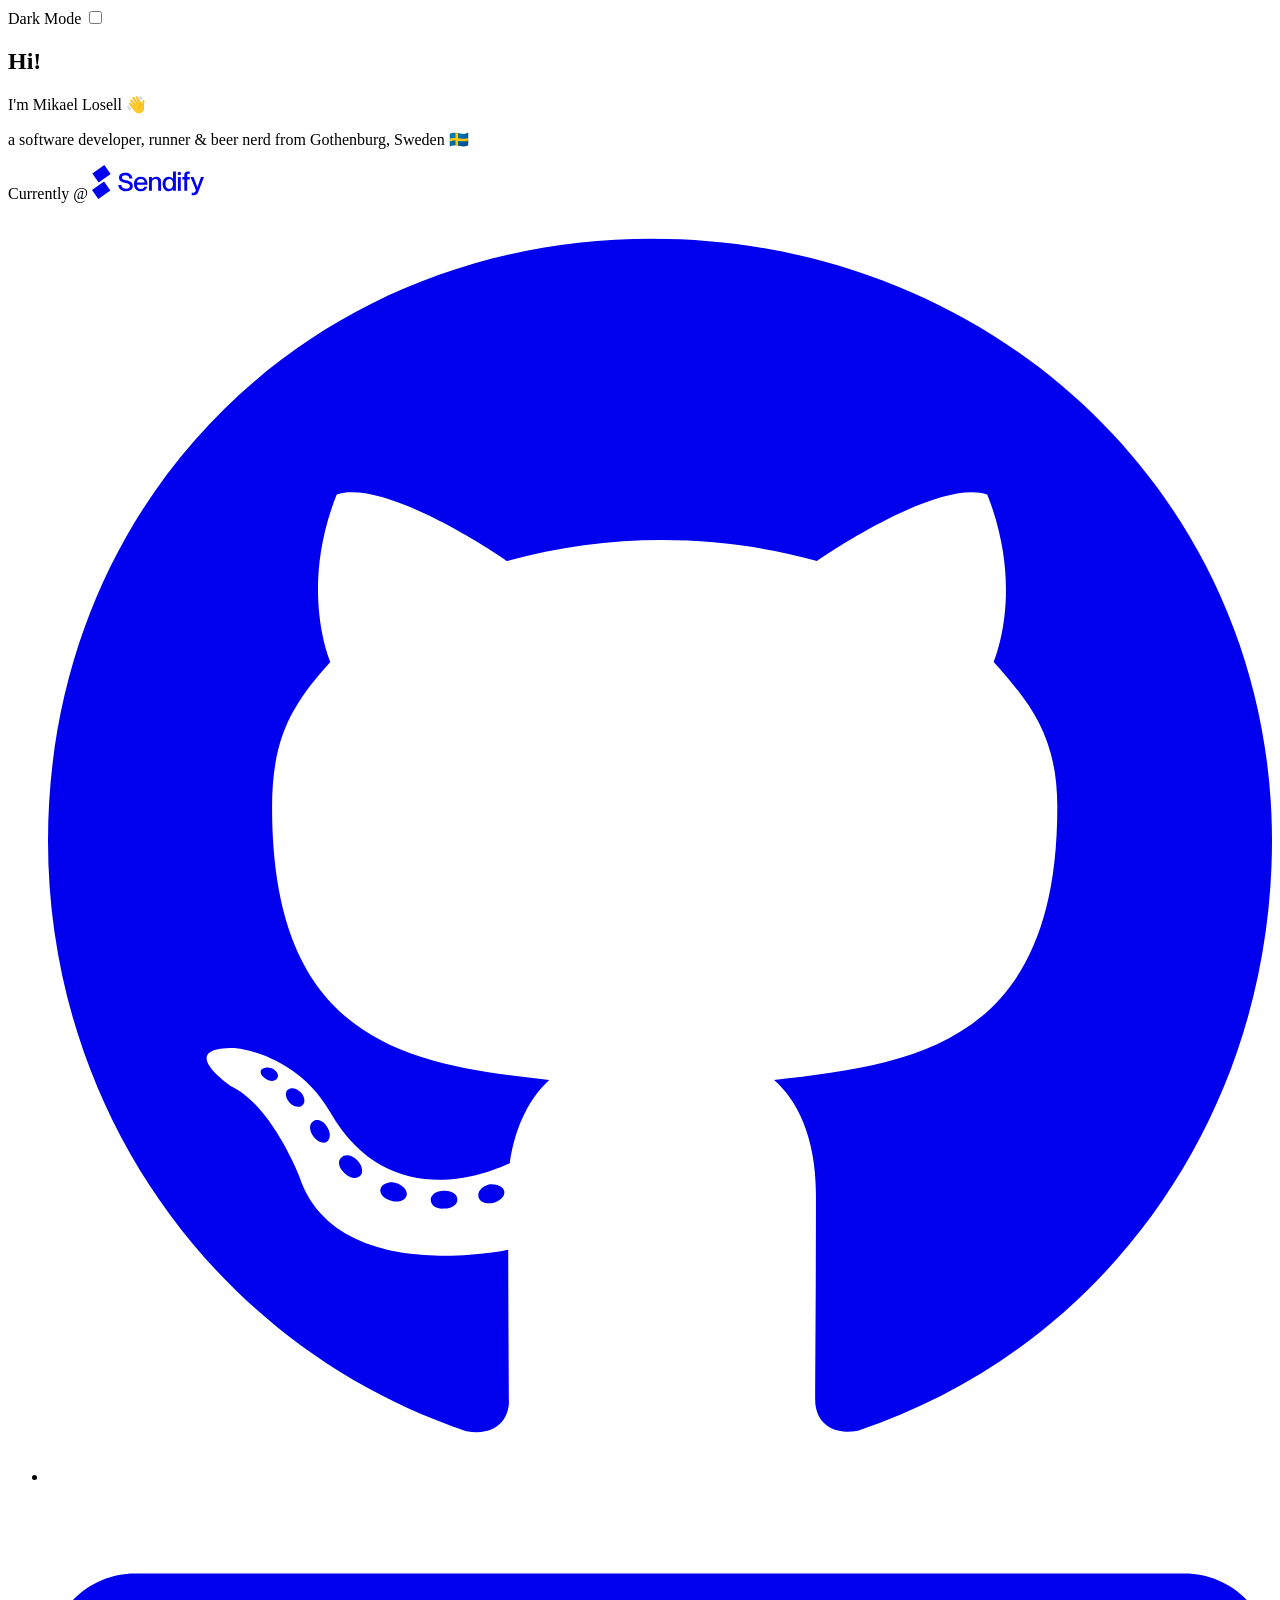
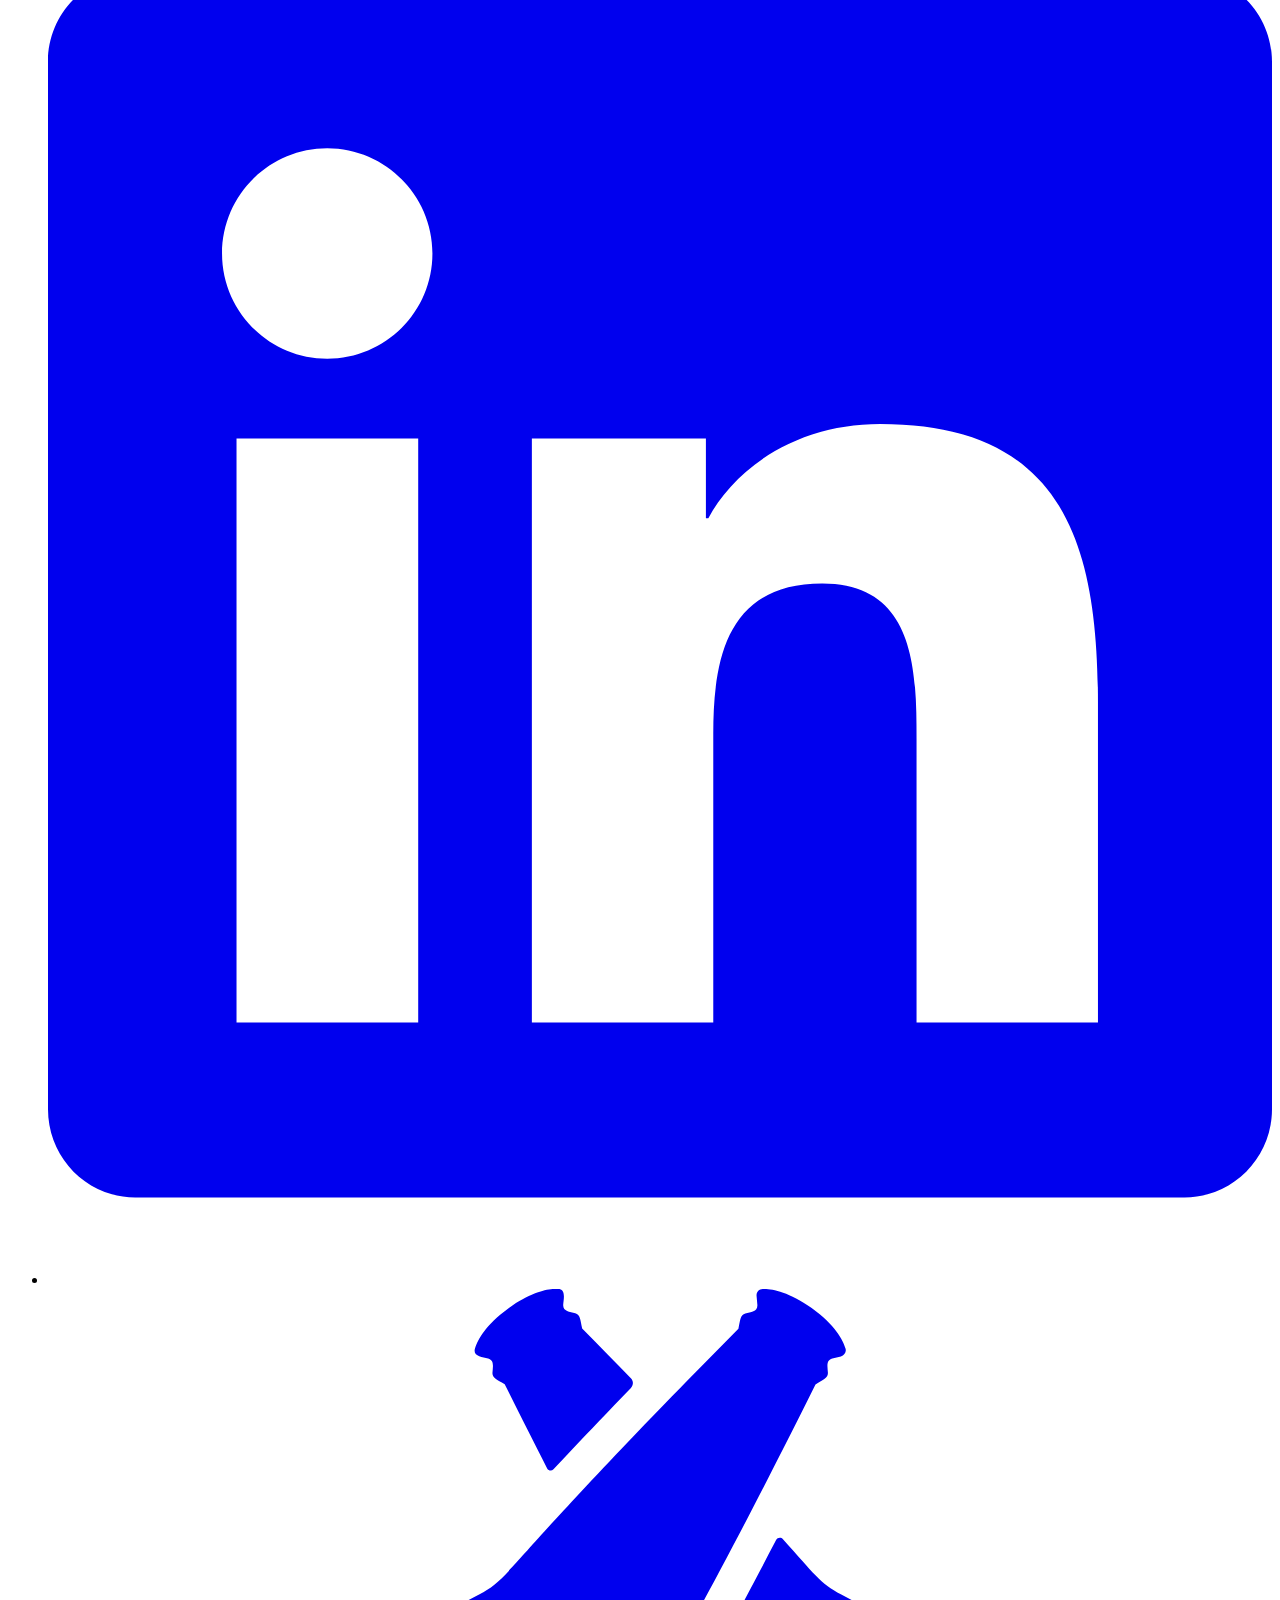
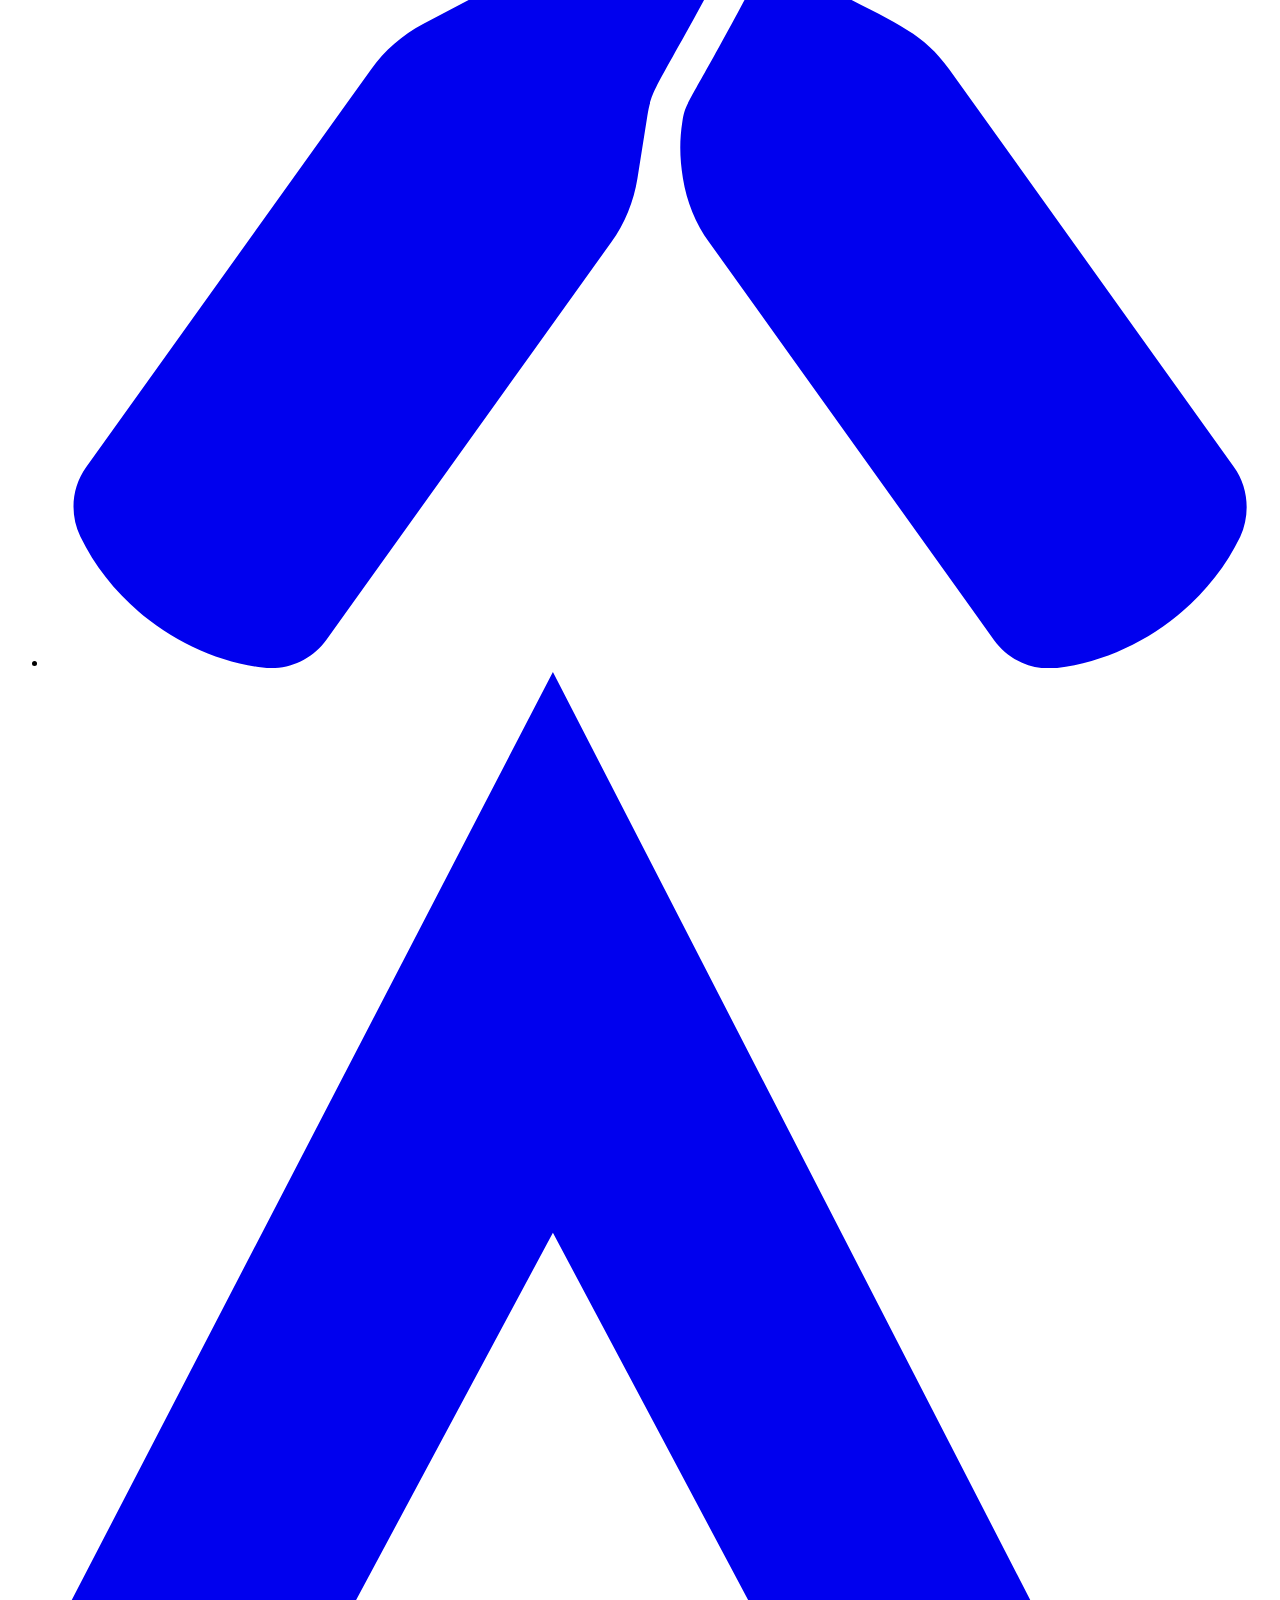
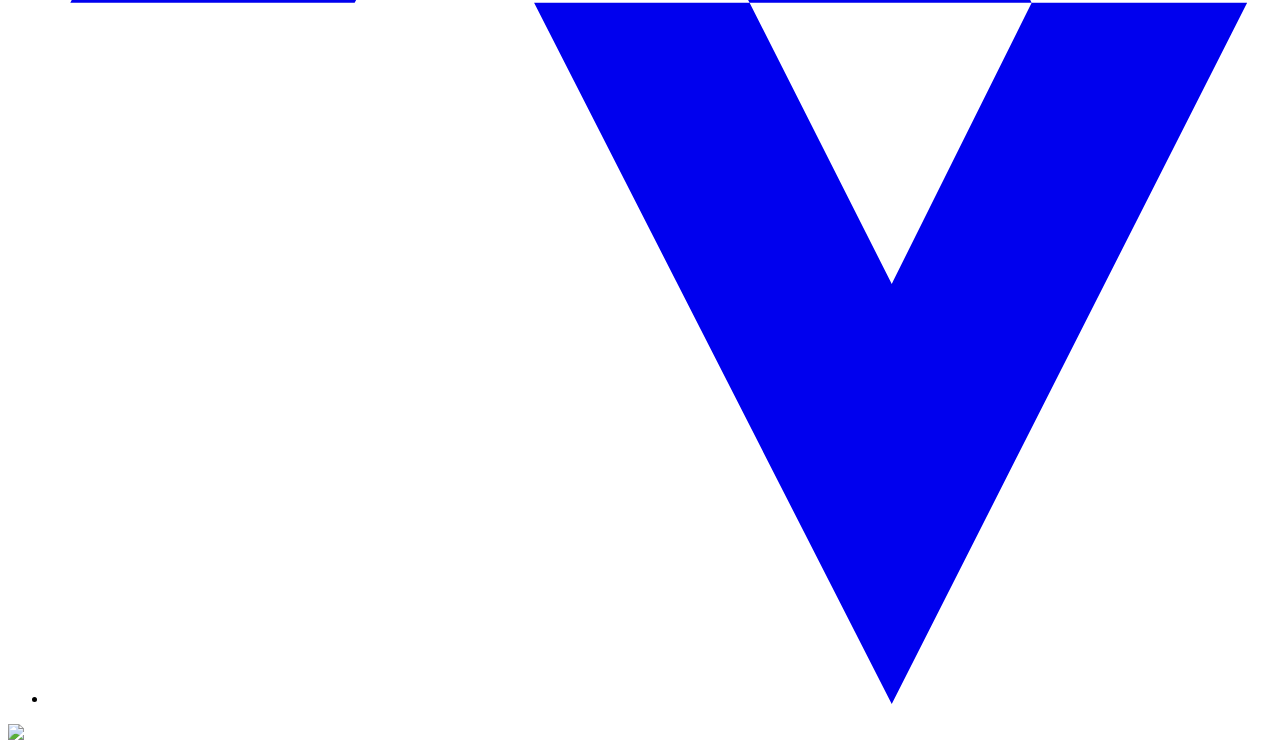
==== index.html @ c84e0109 "feat: rename to mikael losell and move to mikael.losell.nu" ====
<!DOCTYPE html>
<html lang="en">
  <head>
    <meta charset="UTF-8" />
    <meta
      name="viewport"
      content="width=device-width, user-scalable=no initial-scale=1"
  />
  <title>Mikael Losell</title>
  <link rel="stylesheet" type="text/css" href="style.css"/>
</head>
<body>
<nav>
  <div class="theme-switch-wrapper">
    <span> Dark Mode </span>
    <label class="theme-switch" for="checkbox">
      <input type="checkbox" id="checkbox"/>
      <div class="slider round"></div>
    </label>
  </div>
</nav>
<div class="container">
  <div class="info">
    <section class="info-text">
      <h1 class="hi">Hi!</h1>
      I'm <span class="nowrap">Mikael Losell</span>
      <span class="emoji"> 👋 </span>
      <p>
        a software developer, runner & beer nerd from Gothenburg, Sweden
        <span class="emoji"> 🇸🇪 </span>
      </p>
      <p>
        Currently @
        <a
            class="sendify"
            href="http://sendify.se"
            target="_blank"
            rel="noopener noreferrer"
        >
          <?xml version="1.0" encoding="UTF-8"?>
          <svg id="sendify-logo" xmlns="http://www.w3.org/2000/svg" width="112" height="34" viewBox="0 0 112 34" fill="none">
            <g clip-path="url(#clip0_212_2619)">
              <path d="M12.319 0.00540037L0.292969 8.41211L6.61325 17.4237L18.6393 9.01701L12.319 0.00540037Z"
                    fill="currentColor"></path>
              <path d="M12.0338 16.6026L0.0078125 25.0093L6.31837 34.007L18.3444 25.6003L12.0338 16.6026Z"
                    fill="currentColor"></path>
              <path
                  d="M106.491 26.3679C105.711 28.5003 104.813 30.2096 102.168 30.2096H99.7101V27.7725H100.388C101.592 27.7725 102.473 27.8572 103.1 27.0956C103.609 26.4694 103.999 25.3863 103.473 24.1001L98.4727 12.0503H101.524L105.389 22.2723H105.44L108.983 12.0503H112.017L106.491 26.3679Z"
                  fill="currentColor"></path>
              <path
                  d="M52.3973 21.6459H55.2452C54.5501 24.2691 52.482 26.2661 48.9391 26.2661C44.6334 26.2661 42.0059 23.2875 42.0059 18.9719C42.0059 14.4871 44.6334 11.6777 48.8035 11.6777C53.2618 11.6777 55.4655 14.7917 55.4655 19.6996H44.8537C44.8537 22.0182 46.3455 23.9475 48.8544 23.9475C51.2106 23.9306 52.1599 22.4751 52.3973 21.6459ZM44.8537 17.5842H52.6176C52.6176 15.4518 51.1089 13.9117 48.8035 13.9117C46.4981 13.9117 44.8537 15.4518 44.8537 17.5842Z"
                  fill="currentColor"></path>
              <path
                  d="M69.0611 16.3147V25.8428H66.1963V17.1101C66.1963 15.2485 65.4165 14.0638 63.467 14.0638C61.2803 14.0638 59.8733 15.3839 59.8733 17.4486V25.8428H57.0254V12.0499H59.8733V13.8269H59.9241C60.6531 12.7438 62.094 11.6606 64.4672 11.6606C67.0439 11.6776 69.0611 13.1669 69.0611 16.3147Z"
                  fill="currentColor"></path>
              <path
                  d="M83.8937 6.56641V25.8596H81.0458V24.2687H80.9949C80.266 25.2165 78.9099 26.2658 76.7739 26.2658C73.231 26.2658 70.6035 23.5072 70.6035 18.9716C70.6035 14.436 73.231 11.6774 76.7739 11.6774C78.9099 11.6774 80.266 12.6759 80.9949 13.7252H81.0458V6.56641H83.8937ZM81.0288 18.9716C81.0288 15.8914 79.5879 13.996 77.2655 13.996C74.7736 13.996 73.4514 16.2638 73.4514 18.9716C73.4514 21.6794 74.7736 23.9472 77.2655 23.9472C79.5879 23.9303 81.0288 22.0179 81.0288 18.9716Z"
                  fill="currentColor"></path>
              <path d="M88.76 12.0503H85.9121V25.8602H88.76V12.0503Z" fill="currentColor"></path>
              <path
                  d="M87.3357 10.0186C88.2439 10.0186 88.98 9.2836 88.98 8.37696C88.98 7.47033 88.2439 6.73535 87.3357 6.73535C86.4276 6.73535 85.6914 7.47033 85.6914 8.37696C85.6914 9.2836 86.4276 10.0186 87.3357 10.0186Z"
                  fill="currentColor"></path>
              <path
                  d="M40.8361 21.0704C40.8361 23.8966 38.7002 26.266 34.208 26.266C29.8514 26.266 26.5458 23.9982 26.3594 19.9703H29.3259C29.4785 22.2381 31.0211 23.7274 34.208 23.7274C36.8525 23.7274 37.8696 22.5597 37.8696 21.1888C37.8696 19.0734 36.3439 18.6841 32.8349 17.8041C30.0548 17.1102 27.0374 16.044 27.0374 12.6592C27.0374 9.51138 29.4785 7.73438 33.3604 7.73438C37.2763 7.73438 40.1072 9.76524 40.3615 13.4208H37.3949C37.1237 11.3561 35.8184 10.273 33.3604 10.273C31.2415 10.273 29.9701 11.0684 29.9701 12.3884C29.9701 14.3347 31.6314 14.6732 34.1233 15.2993C37.9374 16.264 40.8361 17.0933 40.8361 21.0704Z"
                  fill="currentColor"></path>
              <path
                  d="M95.1848 10.561V12.0673H97.7275V14.3858H95.1848V25.8433H92.3199V14.3858H90.3535V12.0673H92.3199V10.3241C92.3199 7.41321 93.5574 6.38086 95.8289 6.38086C96.5239 6.38086 97.1512 6.46548 97.7275 6.56702V8.88559C95.8967 8.80097 95.1848 8.98713 95.1848 10.561Z"
                  fill="currentColor"></path>
            </g>
            <defs>
              <clipPath id="clip0_212_2619">
                <rect width="112" height="34" fill="white"></rect>
              </clipPath>
            </defs>
          </svg>
        </a>
      </p>
      <ul class="social">
        <li class="social-item">
          <a href="https://github.com/mlonn" target="_blank">
            <svg
                aria-hidden="true"
                id="github"
                focusable="false"
                data-prefix="fab"
                data-icon="github"
                role="img"
                xmlns="http://www.w3.org/2000/svg"
                viewBox="0 0 496 512"
            >
              <path
                  fill="currentColor"
                  d="M165.9 397.4c0 2-2.3 3.6-5.2 3.6-3.3.3-5.6-1.3-5.6-3.6 0-2 2.3-3.6 5.2-3.6 3-.3 5.6 1.3 5.6 3.6zm-31.1-4.5c-.7 2 1.3 4.3 4.3 4.9 2.6 1 5.6 0 6.2-2s-1.3-4.3-4.3-5.2c-2.6-.7-5.5.3-6.2 2.3zm44.2-1.7c-2.9.7-4.9 2.6-4.6 4.9.3 2 2.9 3.3 5.9 2.6 2.9-.7 4.9-2.6 4.6-4.6-.3-1.9-3-3.2-5.9-2.9zM244.8 8C106.1 8 0 113.3 0 252c0 110.9 69.8 205.8 169.5 239.2 12.8 2.3 17.3-5.6 17.3-12.1 0-6.2-.3-40.4-.3-61.4 0 0-70 15-84.7-29.8 0 0-11.4-29.1-27.8-36.6 0 0-22.9-15.7 1.6-15.4 0 0 24.9 2 38.6 25.8 21.9 38.6 58.6 27.5 72.9 20.9 2.3-16 8.8-27.1 16-33.7-55.9-6.2-112.3-14.3-112.3-110.5 0-27.5 7.6-41.3 23.6-58.9-2.6-6.5-11.1-33.3 2.6-67.9 20.9-6.5 69 27 69 27 20-5.6 41.5-8.5 62.8-8.5s42.8 2.9 62.8 8.5c0 0 48.1-33.6 69-27 13.7 34.7 5.2 61.4 2.6 67.9 16 17.7 25.8 31.5 25.8 58.9 0 96.5-58.9 104.2-114.8 110.5 9.2 7.9 17 22.9 17 46.4 0 33.7-.3 75.4-.3 83.6 0 6.5 4.6 14.4 17.3 12.1C428.2 457.8 496 362.9 496 252 496 113.3 383.5 8 244.8 8zM97.2 352.9c-1.3 1-1 3.3.7 5.2 1.6 1.6 3.9 2.3 5.2 1 1.3-1 1-3.3-.7-5.2-1.6-1.6-3.9-2.3-5.2-1zm-10.8-8.1c-.7 1.3.3 2.9 2.3 3.9 1.6 1 3.6.7 4.3-.7.7-1.3-.3-2.9-2.3-3.9-2-.6-3.6-.3-4.3.7zm32.4 35.6c-1.6 1.3-1 4.3 1.3 6.2 2.3 2.3 5.2 2.6 6.5 1 1.3-1.3.7-4.3-1.3-6.2-2.2-2.3-5.2-2.6-6.5-1zm-11.4-14.7c-1.6 1-1.6 3.6 0 5.9 1.6 2.3 4.3 3.3 5.6 2.3 1.6-1.3 1.6-3.9 0-6.2-1.4-2.3-4-3.3-5.6-2z"
              ></path>
            </svg>
          </a>
        </li>
        <li class="social-item">
          <a href="https://www.linkedin.com/in/mikaellonn/" target="_blank">
            <svg
                id="linkedin"
                aria-hidden="true"
                focusable="false"
                data-prefix="fab"
                data-icon="linkedin"
                role="img"
                xmlns="http://www.w3.org/2000/svg"
                viewBox="0 0 448 512"
            >
              <path
                  fill="currentColor"
                  d="M416 32H31.9C14.3 32 0 46.5 0 64.3v383.4C0 465.5 14.3 480 31.9 480H416c17.6 0 32-14.5 32-32.3V64.3c0-17.8-14.4-32.3-32-32.3zM135.4 416H69V202.2h66.5V416zm-33.2-243c-21.3 0-38.5-17.3-38.5-38.5S80.9 96 102.2 96c21.2 0 38.5 17.3 38.5 38.5 0 21.3-17.2 38.5-38.5 38.5zm282.1 243h-66.4V312c0-24.8-.5-56.7-34.5-56.7-34.6 0-39.9 27-39.9 54.9V416h-66.4V202.2h63.7v29.2h.9c8.9-16.8 30.6-34.5 62.9-34.5 67.2 0 79.7 44.3 79.7 101.9V416z"
              ></path>
            </svg>
          </a>
        </li>
        <li class="social-item">
          <a
              href="https://untappd.com/user/Krulla"
              target="_blank"
              rel="noopener noreferrer"
          >
            <svg
                id="untappd"
                aria-hidden="true"
                focusable="false"
                data-prefix="fab"
                data-icon="untappd"
                class="svg-inline--fa fa-untappd fa-w-20"
                role="img"
                xmlns="http://www.w3.org/2000/svg"
                viewBox="0 0 640 512"
            >
              <path
                  fill="currentColor"
                  d="M401.3 49.9c-79.8 160.1-84.6 152.5-87.9 173.2l-5.2 32.8c-1.9 12-6.6 23.5-13.7 33.4L145.6 497.1c-7.6 10.6-20.4 16.2-33.4 14.6-40.3-5-77.8-32.2-95.3-68.5-5.7-11.8-4.5-25.8 3.1-36.4l148.9-207.9c7.1-9.9 16.4-18 27.2-23.7l29.3-15.5c18.5-9.8 9.7-11.9 135.6-138.9 1-4.8 1-7.3 3.6-8 3-.7 6.6-1 6.3-4.6l-.4-4.6c-.2-1.9 1.3-3.6 3.2-3.6 4.5-.1 13.2 1.2 25.6 10 12.3 8.9 16.4 16.8 17.7 21.1.6 1.8-.6 3.7-2.4 4.2l-4.5 1.1c-3.4.9-2.5 4.4-2.3 7.4.1 2.8-2.3 3.6-6.5 6.1zM230.1 36.4c3.4.9 2.5 4.4 2.3 7.4-.2 2.7 2.1 3.5 6.4 6 7.9 15.9 15.3 30.5 22.2 44 .7 1.3 2.3 1.5 3.3.5 11.2-12 24.6-26.2 40.5-42.6 1.3-1.4 1.4-3.5.1-4.9-8-8.2-16.5-16.9-25.6-26.1-1-4.7-1-7.3-3.6-8-3-.8-6.6-1-6.3-4.6.3-3.3 1.4-8.1-2.8-8.2-4.5-.1-13.2 1.1-25.6 10-12.3 8.9-16.4 16.8-17.7 21.1-1.4 4.2 3.6 4.6 6.8 5.4zM620 406.7L471.2 198.8c-13.2-18.5-26.6-23.4-56.4-39.1-11.2-5.9-14.2-10.9-30.5-28.9-1-1.1-2.9-.9-3.6.5-46.3 88.8-47.1 82.8-49 94.8-1.7 10.7-1.3 20 .3 29.8 1.9 12 6.6 23.5 13.7 33.4l148.9 207.9c7.6 10.6 20.2 16.2 33.1 14.7 40.3-4.9 78-32 95.7-68.6 5.4-11.9 4.3-25.9-3.4-36.6z"
              ></path>
            </svg>
          </a>
        </li>
        <li class="social-item">
          <a
              href="https://www.strava.com/athletes/19046571"
              target="_blank"
              rel="noopener noreferrer"
          >
            <svg
                id="strava"
                aria-hidden="true"
                focusable="false"
                data-prefix="fab"
                data-icon="strava"
                class="svg-inline--fa fa-strava fa-w-12"
                role="img"
                xmlns="http://www.w3.org/2000/svg"
                viewBox="0 0 384 512"
            >
              <path
                  fill="currentColor"
                  d="M158.4 0L7 292h89.2l62.2-116.1L220.1 292h88.5zm150.2 292l-43.9 88.2-44.6-88.2h-67.6l112.2 220 111.5-220z"
              ></path>
            </svg>
          </a>
        </li>
      </ul>
    </section>
  </div>
  <img
      class="headshot"
      src="https://res.cloudinary.com/dxuqropj9/image/upload/q_auto/headshot.png"
  />
</div>

<script>
    const toggleSwitch = document.querySelector(
        '.theme-switch input[type="checkbox"]'
    );
    const currentTheme = localStorage.getItem("theme");

    if (currentTheme) {
        document.documentElement.setAttribute("data-theme", currentTheme);
        if (currentTheme === "dark") {
            toggleSwitch.checked = true;
        }
    } else {
        const preferDark = window.matchMedia("(prefers-color-scheme: dark)")
            .matches;
        const preferLight = window.matchMedia("(prefers-color-scheme: light)")
            .matches;
        if (preferDark) {
            localStorage.setItem("theme", "dark");
            document.documentElement.setAttribute("data-theme", "dark");
            if (currentTheme === "dark" || preferDark) {
                toggleSwitch.checked = true;
            }
        }
        if (preferLight) {
            localStorage.setItem("theme", "light");
            document.documentElement.setAttribute("data-theme", "light");
            if (currentTheme === "dark" || preferDark) {
                toggleSwitch.checked = true;
            }
        }
    }

    function switchTheme(e) {
        if (e.target.checked) {
            document.documentElement.setAttribute("data-theme", "dark");
            localStorage.setItem("theme", "dark");
        } else {
            document.documentElement.setAttribute("data-theme", "light");
            localStorage.setItem("theme", "light");
        }
    }

    toggleSwitch.addEventListener("change", switchTheme, false);
</script>
</body>
</html>
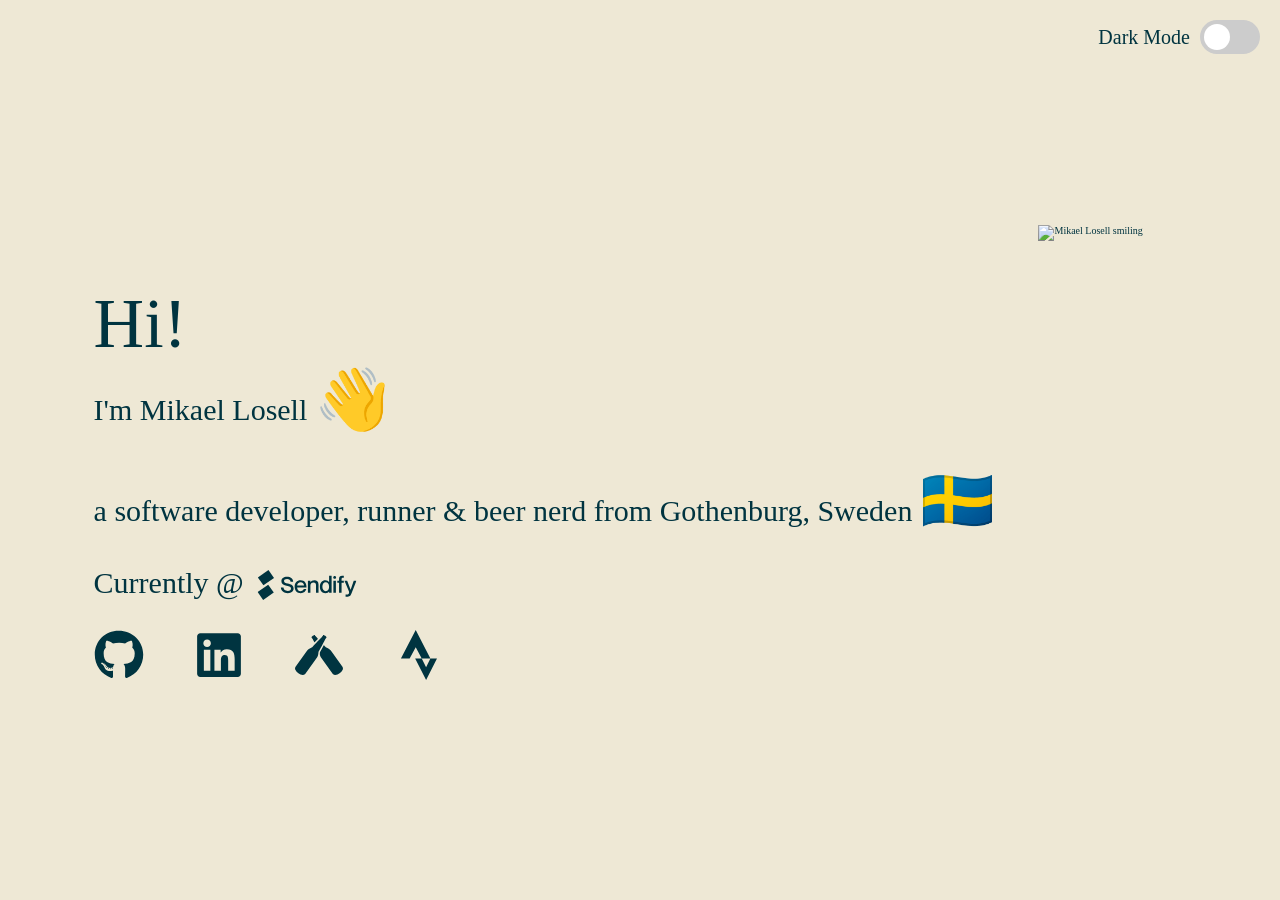
==== commit 72d1a686: "fix: improve mobile, accessibility and theme handling - scale root font size with clamp so text is r" ====
--- a/index.html
+++ b/index.html
@@ -2,19 +2,58 @@
 <html lang="en">
   <head>
     <meta charset="UTF-8" />
-    <meta
-      name="viewport"
-      content="width=device-width, user-scalable=no initial-scale=1"
-  />
+    <meta name="viewport" content="width=device-width, initial-scale=1" />
   <title>Mikael Losell</title>
+  <meta
+      name="description"
+      content="Mikael Losell – software developer, runner & beer nerd from Gothenburg, Sweden. Currently at Sendify."
+  />
+  <link rel="canonical" href="https://mikael.losell.nu/" />
+  <meta name="theme-color" content="#eee8d5" media="(prefers-color-scheme: light)" />
+  <meta name="theme-color" content="#003440" media="(prefers-color-scheme: dark)" />
+  <link
+      rel="icon"
+      href="data:image/svg+xml,<svg xmlns='http://www.w3.org/2000/svg' viewBox='0 0 100 100'><text y='.9em' font-size='90'>👋</text></svg>"
+  />
+
+  <meta property="og:type" content="website" />
+  <meta property="og:url" content="https://mikael.losell.nu/" />
+  <meta property="og:title" content="Mikael Losell" />
+  <meta
+      property="og:description"
+      content="Software developer, runner & beer nerd from Gothenburg, Sweden. Currently at Sendify."
+  />
+  <meta
+      property="og:image"
+      content="https://res.cloudinary.com/dxuqropj9/image/upload/q_auto/headshot.png"
+  />
+  <meta name="twitter:card" content="summary" />
+
+  <script>
+      // Runs before first paint so dark-mode visitors don't see a light flash.
+      // An explicit choice (saved in localStorage) wins; otherwise follow the OS.
+      (function () {
+          let saved = null;
+          try {
+              saved = localStorage.getItem("theme");
+          } catch (e) {
+          }
+          const theme =
+              saved ||
+              (window.matchMedia("(prefers-color-scheme: dark)").matches
+                  ? "dark"
+                  : "light");
+          document.documentElement.setAttribute("data-theme", theme);
+      })();
+  </script>
   <link rel="stylesheet" type="text/css" href="style.css"/>
 </head>
 <body>
 <nav>
   <div class="theme-switch-wrapper">
-    <span> Dark Mode </span>
+    <span aria-hidden="true"> Dark Mode </span>
     <label class="theme-switch" for="checkbox">
-      <input type="checkbox" id="checkbox"/>
+      <input type="checkbox" id="checkbox" aria-label="Dark mode"/>
       <div class="slider round"></div>
     </label>
   </div>
@@ -33,12 +72,12 @@
         Currently @
         <a
             class="sendify"
-            href="http://sendify.se"
+            href="https://sendify.se"
             target="_blank"
             rel="noopener noreferrer"
+            aria-label="Sendify"
         >
-          <?xml version="1.0" encoding="UTF-8"?>
-          <svg id="sendify-logo" xmlns="http://www.w3.org/2000/svg" width="112" height="34" viewBox="0 0 112 34" fill="none">
+          <svg id="sendify-logo" aria-hidden="true" focusable="false" xmlns="http://www.w3.org/2000/svg" width="112" height="34" viewBox="0 0 112 34" fill="none">
             <g clip-path="url(#clip0_212_2619)">
               <path d="M12.319 0.00540037L0.292969 8.41211L6.61325 17.4237L18.6393 9.01701L12.319 0.00540037Z"
                     fill="currentColor"></path>
@@ -77,7 +116,12 @@
       </p>
       <ul class="social">
         <li class="social-item">
-          <a href="https://github.com/mlonn" target="_blank">
+          <a
+              href="https://github.com/mlonn"
+              target="_blank"
+              rel="noopener noreferrer"
+              aria-label="GitHub"
+          >
             <svg
                 aria-hidden="true"
                 id="github"
@@ -96,7 +140,12 @@
           </a>
         </li>
         <li class="social-item">
-          <a href="https://www.linkedin.com/in/mikaellonn/" target="_blank">
+          <a
+              href="https://www.linkedin.com/in/mikaellonn/"
+              target="_blank"
+              rel="noopener noreferrer"
+              aria-label="LinkedIn"
+          >
             <svg
                 id="linkedin"
                 aria-hidden="true"
@@ -119,6 +168,7 @@
               href="https://untappd.com/user/Krulla"
               target="_blank"
               rel="noopener noreferrer"
+              aria-label="Untappd"
           >
             <svg
                 id="untappd"
@@ -143,6 +193,7 @@
               href="https://www.strava.com/athletes/19046571"
               target="_blank"
               rel="noopener noreferrer"
+              aria-label="Strava"
           >
             <svg
                 id="strava"
@@ -168,6 +219,7 @@
   <img
       class="headshot"
       src="https://res.cloudinary.com/dxuqropj9/image/upload/q_auto/headshot.png"
+      alt="Mikael Losell smiling"
   />
 </div>
 
@@ -175,45 +227,39 @@
     const toggleSwitch = document.querySelector(
         '.theme-switch input[type="checkbox"]'
     );
-    const currentTheme = localStorage.getItem("theme");
-
-    if (currentTheme) {
-        document.documentElement.setAttribute("data-theme", currentTheme);
-        if (currentTheme === "dark") {
-            toggleSwitch.checked = true;
-        }
-    } else {
-        const preferDark = window.matchMedia("(prefers-color-scheme: dark)")
-            .matches;
-        const preferLight = window.matchMedia("(prefers-color-scheme: light)")
-            .matches;
-        if (preferDark) {
-            localStorage.setItem("theme", "dark");
-            document.documentElement.setAttribute("data-theme", "dark");
-            if (currentTheme === "dark" || preferDark) {
-                toggleSwitch.checked = true;
-            }
-        }
-        if (preferLight) {
-            localStorage.setItem("theme", "light");
-            document.documentElement.setAttribute("data-theme", "light");
-            if (currentTheme === "dark" || preferDark) {
-                toggleSwitch.checked = true;
-            }
+    // The initial theme is set by the script in <head>; this keeps the toggle in sync.
+    const darkQuery = window.matchMedia("(prefers-color-scheme: dark)");
+
+    function applyTheme(theme) {
+        document.documentElement.setAttribute("data-theme", theme);
+        toggleSwitch.checked = theme === "dark";
+    }
+
+    function savedTheme() {
+        try {
+            return localStorage.getItem("theme");
+        } catch (e) {
+            return null;
         }
     }
 
-    function switchTheme(e) {
-        if (e.target.checked) {
-            document.documentElement.setAttribute("data-theme", "dark");
-            localStorage.setItem("theme", "dark");
-        } else {
-            document.documentElement.setAttribute("data-theme", "light");
-            localStorage.setItem("theme", "light");
+    toggleSwitch.checked =
+        document.documentElement.getAttribute("data-theme") === "dark";
+
+    // Only an explicit click is remembered.
+    toggleSwitch.addEventListener("change", (e) => {
+        const theme = e.target.checked ? "dark" : "light";
+        applyTheme(theme);
+        try {
+            localStorage.setItem("theme", theme);
+        } catch (err) {
         }
-    }
-
-    toggleSwitch.addEventListener("change", switchTheme, false);
+    });
+
+    // Follow OS theme changes until the visitor picks one themselves.
+    darkQuery.addEventListener("change", (e) => {
+        if (!savedTheme()) applyTheme(e.matches ? "dark" : "light");
+    });
 </script>
 </body>
 </html>
--- a/style.css
+++ b/style.css
@@ -0,0 +1,278 @@
+@import url("https://cdn.jsdelivr.net/npm/typeface-source-code-pro@1.1.3/index.min.css");
+
+:root {
+  --background: #eee8d5;
+  --color: #003440;
+  --hover-neutral: #000;
+  color-scheme: light;
+}
+
+[data-theme="dark"] {
+  --background: #003440;
+  --color: #eee8d5;
+  --hover-neutral: #fff;
+  color-scheme: dark;
+}
+
+*,
+:after,
+:before {
+  box-sizing: border-box;
+}
+a,
+a:visited,
+a:hover,
+a:active {
+  color: inherit;
+  text-decoration: none;
+}
+
+html {
+  padding: 0;
+  /* 6px on phones, scaling up to 10px on desktop (1rem) */
+  font-size: clamp(6px, 0.8vw + 3px, 10px);
+}
+
+body {
+  font-family: "Source Code Pro";
+  padding: 0;
+  margin: 0;
+  background-color: var(--background);
+  color: var(--color);
+}
+
+nav {
+  position: absolute;
+  z-index: 10;
+  top: 2rem;
+  right: 2rem;
+}
+.emoji {
+  font-size: 2em;
+}
+.theme-switch-wrapper {
+  display: flex;
+  align-items: center;
+}
+.theme-switch-wrapper span {
+  margin-right: 1rem;
+  font-size: 2rem;
+}
+.theme-switch {
+  display: inline-block;
+  height: 34px;
+  position: relative;
+  width: 60px;
+}
+
+/* Visually hidden but still focusable, so the toggle works with a keyboard */
+.theme-switch input {
+  position: absolute;
+  opacity: 0;
+  width: 0;
+  height: 0;
+  margin: 0;
+}
+
+.theme-switch input:focus-visible + .slider {
+  outline: 2px solid currentColor;
+  outline-offset: 2px;
+}
+
+.slider {
+  background-color: #ccc;
+  bottom: 0;
+  cursor: pointer;
+  left: 0;
+  position: absolute;
+  right: 0;
+  top: 0;
+  transition: 0.4s;
+}
+
+.slider:before {
+  background-color: #fff;
+  bottom: 4px;
+  content: "";
+  height: 26px;
+  left: 4px;
+  position: absolute;
+  transition: 0.4s;
+  width: 26px;
+}
+
+input:checked + .slider {
+  background-color: #66bb6a;
+}
+
+input:checked + .slider:before {
+  transform: translateX(26px);
+}
+
+.slider.round {
+  border-radius: 34px;
+}
+
+.slider.round:before {
+  border-radius: 50%;
+}
+.hi {
+  font-size: 7rem;
+  font-weight: normal;
+  margin: 0;
+}
+
+.container {
+  position: relative;
+  display: flex;
+  align-items: center;
+  flex-direction: column;
+  min-height: 100vh;
+  min-height: 100svh;
+  padding: 15rem 5rem 0 5rem;
+  /* Hide the slide-in animations' offset without blocking page scroll */
+  overflow: clip;
+}
+
+.info-text {
+  font-size: 3rem;
+}
+
+.nowrap {
+  white-space: pre;
+}
+
+.info {
+  justify-content: center;
+  flex-grow: 1;
+  flex-direction: column;
+  display: flex;
+}
+
+.headshot {
+  position: relative;
+  animation-name: inbottom;
+  animation-duration: 1.8s;
+  height: 60vh;
+  flex-grow: 1;
+}
+.social {
+  list-style: none;
+  display: flex;
+  align-items: center;
+  padding: 0;
+}
+
+.social-item {
+  padding-right: 5rem;
+}
+
+.social-item svg {
+  position: relative;
+  animation-name: inleft;
+  width: 5rem;
+  height: 5rem;
+}
+.sendify {
+  display: inline-block;
+}
+.sendify svg {
+  height: 3rem;
+  vertical-align: bottom;
+}
+
+#github {
+  animation-duration: 1s;
+  animation-timing-function: ease-in;
+}
+#linkedin {
+  animation-duration: 1.2s;
+  animation-timing-function: ease-in;
+}
+#untappd {
+  animation-duration: 1.4s;
+  animation-timing-function: ease-in;
+}
+#strava {
+  animation-duration: 1.6s;
+  animation-timing-function: ease-in;
+}
+
+#github:hover {
+  color: var(--hover-neutral);
+}
+#linkedin:hover {
+  color: #0077b5;
+}
+#untappd:hover {
+  color: #ffcc00;
+}
+#strava:hover {
+  color: #fc5200;
+}
+
+.sendify:hover #sendify-logo {
+  color: var(--hover-neutral);
+}
+.sendify:hover #sendify-symbol {
+  color: #c82131;
+}
+
+.social a:focus-visible,
+.sendify:focus-visible {
+  outline: 2px solid currentColor;
+  outline-offset: 4px;
+}
+
+@media screen and (min-width: 1100px) {
+  .container {
+    flex-direction: row;
+    justify-content: space-evenly;
+    padding-top: 10rem;
+  }
+  .info {
+    align-items: center;
+  }
+
+  .headshot {
+    height: 75vh;
+    max-width: 50vw;
+    object-fit: scale-down;
+    object-position: bottom;
+    align-self: flex-end;
+    animation-name: inleft;
+  }
+}
+@media (prefers-reduced-motion: reduce) {
+  .headshot,
+  .social-item svg {
+    animation: none !important;
+  }
+  .slider,
+  .slider:before {
+    transition: none;
+  }
+}
+
+@keyframes inleft {
+  from {
+    left: 100vh;
+  }
+  to {
+    left: 0;
+  }
+}
+@keyframes inbottom {
+  from {
+    top: 100vh;
+  }
+  to {
+    top: 0;
+  }
+}
+@keyframes type {
+  to {
+    white-space: normal;
+    width: 100%;
+  }
+}
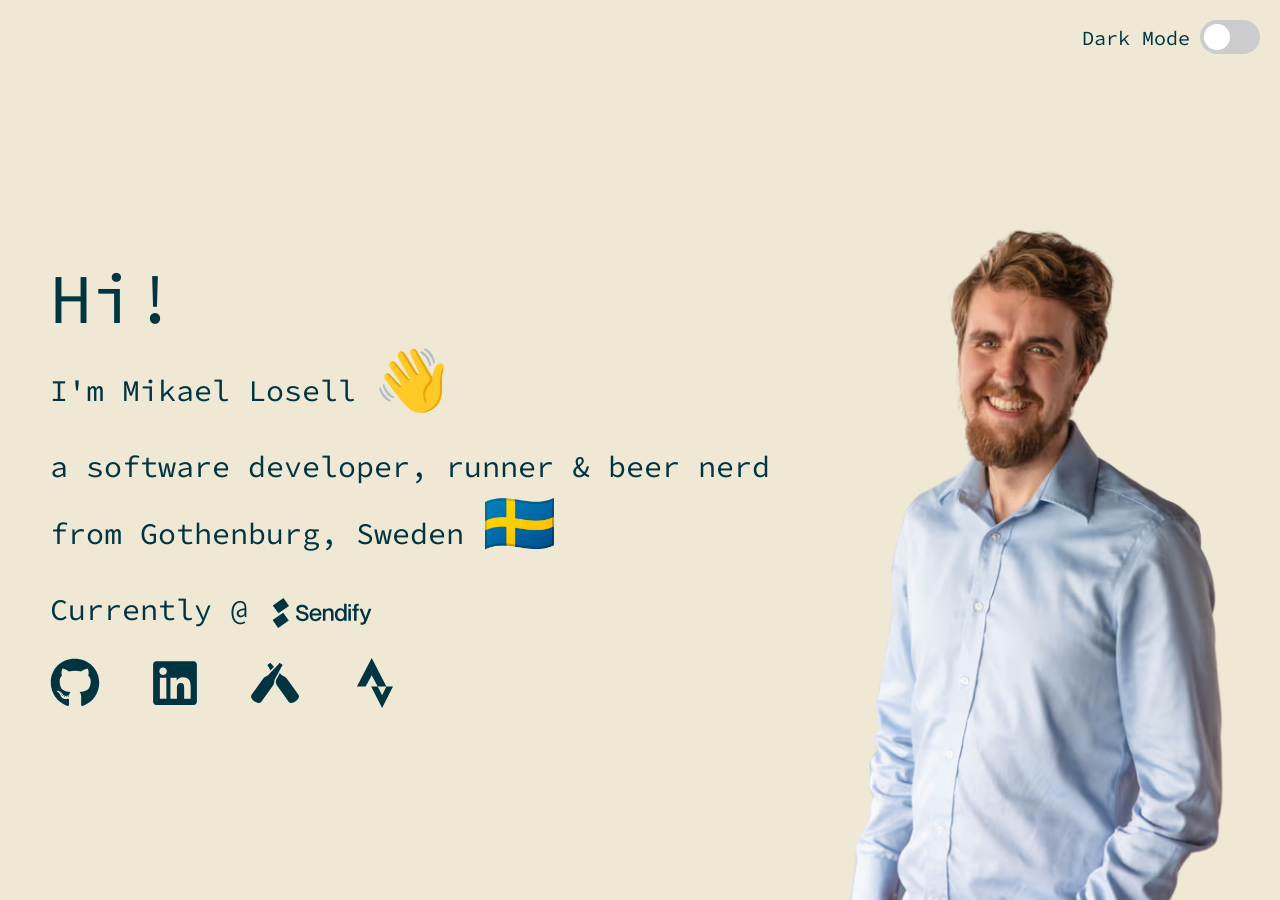
==== commit e1484199: "feat: self-host assets, add security headers, seo metadata and 404 page - self-host source code pro " ====
--- a/index.html
+++ b/index.html
@@ -3,51 +3,71 @@
   <head>
     <meta charset="UTF-8" />
     <meta name="viewport" content="width=device-width, initial-scale=1" />
-  <title>Mikael Losell</title>
-  <meta
+    <title>Mikael Losell</title>
+    <meta
       name="description"
       content="Mikael Losell – software developer, runner & beer nerd from Gothenburg, Sweden. Currently at Sendify."
-  />
-  <link rel="canonical" href="https://mikael.losell.nu/" />
-  <meta name="theme-color" content="#eee8d5" media="(prefers-color-scheme: light)" />
-  <meta name="theme-color" content="#003440" media="(prefers-color-scheme: dark)" />
-  <link
+    />
+    <link rel="canonical" href="https://mikael.losell.nu/" />
+    <meta name="theme-color" content="#eee8d5" media="(prefers-color-scheme: light)" />
+    <meta name="theme-color" content="#003440" media="(prefers-color-scheme: dark)" />
+    <link
       rel="icon"
       href="data:image/svg+xml,<svg xmlns='http://www.w3.org/2000/svg' viewBox='0 0 100 100'><text y='.9em' font-size='90'>👋</text></svg>"
-  />
+    />
+    <link rel="apple-touch-icon" href="/apple-touch-icon.png" />
 
-  <meta property="og:type" content="website" />
-  <meta property="og:url" content="https://mikael.losell.nu/" />
-  <meta property="og:title" content="Mikael Losell" />
-  <meta
+    <meta property="og:type" content="profile" />
+    <meta property="og:url" content="https://mikael.losell.nu/" />
+    <meta property="og:title" content="Mikael Losell" />
+    <meta
       property="og:description"
       content="Software developer, runner & beer nerd from Gothenburg, Sweden. Currently at Sendify."
-  />
-  <meta
-      property="og:image"
-      content="https://res.cloudinary.com/dxuqropj9/image/upload/q_auto/headshot.png"
-  />
-  <meta name="twitter:card" content="summary" />
+    />
+    <meta property="og:image" content="https://mikael.losell.nu/img/og.png" />
+    <meta property="og:image:width" content="1200" />
+    <meta property="og:image:height" content="630" />
+    <meta property="og:image:alt" content="Hi! I'm Mikael Losell – with a photo of Mikael smiling" />
+    <meta name="twitter:card" content="summary_large_image" />
 
-  <script>
-      // Runs before first paint so dark-mode visitors don't see a light flash.
-      // An explicit choice (saved in localStorage) wins; otherwise follow the OS.
-      (function () {
-          let saved = null;
-          try {
-              saved = localStorage.getItem("theme");
-          } catch (e) {
-          }
-          const theme =
-              saved ||
-              (window.matchMedia("(prefers-color-scheme: dark)").matches
-                  ? "dark"
-                  : "light");
-          document.documentElement.setAttribute("data-theme", theme);
-      })();
-  </script>
-  <link rel="stylesheet" type="text/css" href="style.css"/>
-</head>
+    <script type="application/ld+json">
+      {
+        "@context": "https://schema.org",
+        "@type": "Person",
+        "name": "Mikael Losell",
+        "url": "https://mikael.losell.nu/",
+        "image": "https://mikael.losell.nu/img/headshot-700.webp",
+        "jobTitle": "Software Developer",
+        "worksFor": {
+          "@type": "Organization",
+          "name": "Sendify",
+          "url": "https://sendify.se"
+        },
+        "homeLocation": {
+          "@type": "Place",
+          "name": "Gothenburg, Sweden"
+        },
+        "sameAs": [
+          "https://github.com/mlonn",
+          "https://www.linkedin.com/in/mikaellonn/",
+          "https://untappd.com/user/Krulla",
+          "https://www.strava.com/athletes/19046571"
+        ]
+      }
+    </script>
+
+    <!-- Sets the theme before first paint (external so the CSP needs no 'unsafe-inline') -->
+    <script src="theme-init.js"></script>
+    <script src="theme.js" defer></script>
+    <link
+      rel="preload"
+      href="fonts/source-code-pro-latin-400-normal.woff2"
+      as="font"
+      type="font/woff2"
+      crossorigin
+    />
+    <link rel="stylesheet" type="text/css" href="style.css" />
+  </head>
 <body>
 <nav>
   <div class="theme-switch-wrapper">
@@ -119,7 +139,7 @@
           <a
               href="https://github.com/mlonn"
               target="_blank"
-              rel="noopener noreferrer"
+              rel="me noopener noreferrer"
               aria-label="GitHub"
           >
             <svg
@@ -143,7 +163,7 @@
           <a
               href="https://www.linkedin.com/in/mikaellonn/"
               target="_blank"
-              rel="noopener noreferrer"
+              rel="me noopener noreferrer"
               aria-label="LinkedIn"
           >
             <svg
@@ -167,7 +187,7 @@
           <a
               href="https://untappd.com/user/Krulla"
               target="_blank"
-              rel="noopener noreferrer"
+              rel="me noopener noreferrer"
               aria-label="Untappd"
           >
             <svg
@@ -192,7 +212,7 @@
           <a
               href="https://www.strava.com/athletes/19046571"
               target="_blank"
-              rel="noopener noreferrer"
+              rel="me noopener noreferrer"
               aria-label="Strava"
           >
             <svg
@@ -216,50 +236,22 @@
       </ul>
     </section>
   </div>
-  <img
-      class="headshot"
-      src="https://res.cloudinary.com/dxuqropj9/image/upload/q_auto/headshot.png"
-      alt="Mikael Losell smiling"
-  />
+  <picture class="headshot">
+    <source
+        type="image/avif"
+        srcset="img/headshot-400.avif 400w, img/headshot-700.avif 700w, img/headshot-1000.avif 1000w, img/headshot-1400.avif 1400w"
+        sizes="(min-width: 1100px) min(43vh, 50vw), 35vh"
+    />
+    <img
+        src="img/headshot-700.webp"
+        srcset="img/headshot-400.webp 400w, img/headshot-700.webp 700w, img/headshot-1000.webp 1000w, img/headshot-1400.webp 1400w"
+        sizes="(min-width: 1100px) min(43vh, 50vw), 35vh"
+        width="2600"
+        height="4532"
+        fetchpriority="high"
+        alt="Mikael Losell smiling"
+    />
+  </picture>
 </div>
-
-<script>
-    const toggleSwitch = document.querySelector(
-        '.theme-switch input[type="checkbox"]'
-    );
-    // The initial theme is set by the script in <head>; this keeps the toggle in sync.
-    const darkQuery = window.matchMedia("(prefers-color-scheme: dark)");
-
-    function applyTheme(theme) {
-        document.documentElement.setAttribute("data-theme", theme);
-        toggleSwitch.checked = theme === "dark";
-    }
-
-    function savedTheme() {
-        try {
-            return localStorage.getItem("theme");
-        } catch (e) {
-            return null;
-        }
-    }
-
-    toggleSwitch.checked =
-        document.documentElement.getAttribute("data-theme") === "dark";
-
-    // Only an explicit click is remembered.
-    toggleSwitch.addEventListener("change", (e) => {
-        const theme = e.target.checked ? "dark" : "light";
-        applyTheme(theme);
-        try {
-            localStorage.setItem("theme", theme);
-        } catch (err) {
-        }
-    });
-
-    // Follow OS theme changes until the visitor picks one themselves.
-    darkQuery.addEventListener("change", (e) => {
-        if (!savedTheme()) applyTheme(e.matches ? "dark" : "light");
-    });
-</script>
 </body>
 </html>
--- a/style.css
+++ b/style.css
@@ -1,9 +1,23 @@
-@import url("https://cdn.jsdelivr.net/npm/typeface-source-code-pro@1.1.3/index.min.css");
+/* Self-hosted Source Code Pro (latin, 400) from @fontsource/source-code-pro; see fonts/OFL.txt */
+@font-face {
+  font-family: "Source Code Pro";
+  font-style: normal;
+  font-weight: 400;
+  font-display: swap;
+  src: url("fonts/source-code-pro-latin-400-normal.woff2") format("woff2");
+  unicode-range: U+0000-00FF, U+0131, U+0152-0153, U+02BB-02BC, U+02C6, U+02DA,
+    U+02DC, U+0304, U+0308, U+0329, U+2000-206F, U+20AC, U+2122, U+2191, U+2193,
+    U+2212, U+2215, U+FEFF, U+FFFD;
+}
 
 :root {
   --background: #eee8d5;
   --color: #003440;
   --hover-neutral: #000;
+  /* Brand colours, tuned per theme so they stay readable on the background */
+  --linkedin: #0077b5;
+  --untappd: #9a7400;
+  --strava: #d14400;
   color-scheme: light;
 }
 
@@ -11,6 +25,9 @@
   --background: #003440;
   --color: #eee8d5;
   --hover-neutral: #fff;
+  --linkedin: #4da3d9;
+  --untappd: #ffcc00;
+  --strava: #fc5200;
   color-scheme: dark;
 }
 
@@ -34,7 +51,7 @@
 }
 
 body {
-  font-family: "Source Code Pro";
+  font-family: "Source Code Pro", ui-monospace, Menlo, Consolas, monospace;
   padding: 0;
   margin: 0;
   background-color: var(--background);
@@ -149,11 +166,16 @@
   display: flex;
 }
 
+/* The <picture> wrapper stays out of the flex layout; the <img> is the flex item */
 .headshot {
-  position: relative;
+  display: contents;
+}
+
+.headshot img {
   animation-name: inbottom;
   animation-duration: 1.8s;
   height: 60vh;
+  width: auto;
   flex-grow: 1;
 }
 .social {
@@ -168,7 +190,6 @@
 }
 
 .social-item svg {
-  position: relative;
   animation-name: inleft;
   width: 5rem;
   height: 5rem;
@@ -198,24 +219,26 @@
   animation-timing-function: ease-in;
 }
 
-#github:hover {
+.social a:hover #github,
+.social a:focus-visible #github {
   color: var(--hover-neutral);
 }
-#linkedin:hover {
-  color: #0077b5;
-}
-#untappd:hover {
-  color: #ffcc00;
-}
-#strava:hover {
-  color: #fc5200;
-}
-
-.sendify:hover #sendify-logo {
+.social a:hover #linkedin,
+.social a:focus-visible #linkedin {
+  color: var(--linkedin);
+}
+.social a:hover #untappd,
+.social a:focus-visible #untappd {
+  color: var(--untappd);
+}
+.social a:hover #strava,
+.social a:focus-visible #strava {
+  color: var(--strava);
+}
+
+.sendify:hover #sendify-logo,
+.sendify:focus-visible #sendify-logo {
   color: var(--hover-neutral);
-}
-.sendify:hover #sendify-symbol {
-  color: #c82131;
 }
 
 .social a:focus-visible,
@@ -234,7 +257,7 @@
     align-items: center;
   }
 
-  .headshot {
+  .headshot img {
     height: 75vh;
     max-width: 50vw;
     object-fit: scale-down;
@@ -244,7 +267,7 @@
   }
 }
 @media (prefers-reduced-motion: reduce) {
-  .headshot,
+  .headshot img,
   .social-item svg {
     animation: none !important;
   }
@@ -254,25 +277,29 @@
   }
 }
 
+/* transform instead of left/top so the slide-ins run on the compositor */
 @keyframes inleft {
   from {
-    left: 100vh;
+    transform: translateX(100vh);
   }
   to {
-    left: 0;
+    transform: none;
   }
 }
 @keyframes inbottom {
   from {
-    top: 100vh;
+    transform: translateY(100vh);
   }
   to {
-    top: 0;
-  }
-}
-@keyframes type {
-  to {
-    white-space: normal;
-    width: 100%;
-  }
-}
+    transform: none;
+  }
+}
+
+.not-found .back {
+  text-decoration: underline;
+  text-underline-offset: 0.3em;
+}
+.not-found .back:focus-visible {
+  outline: 2px solid currentColor;
+  outline-offset: 4px;
+}
